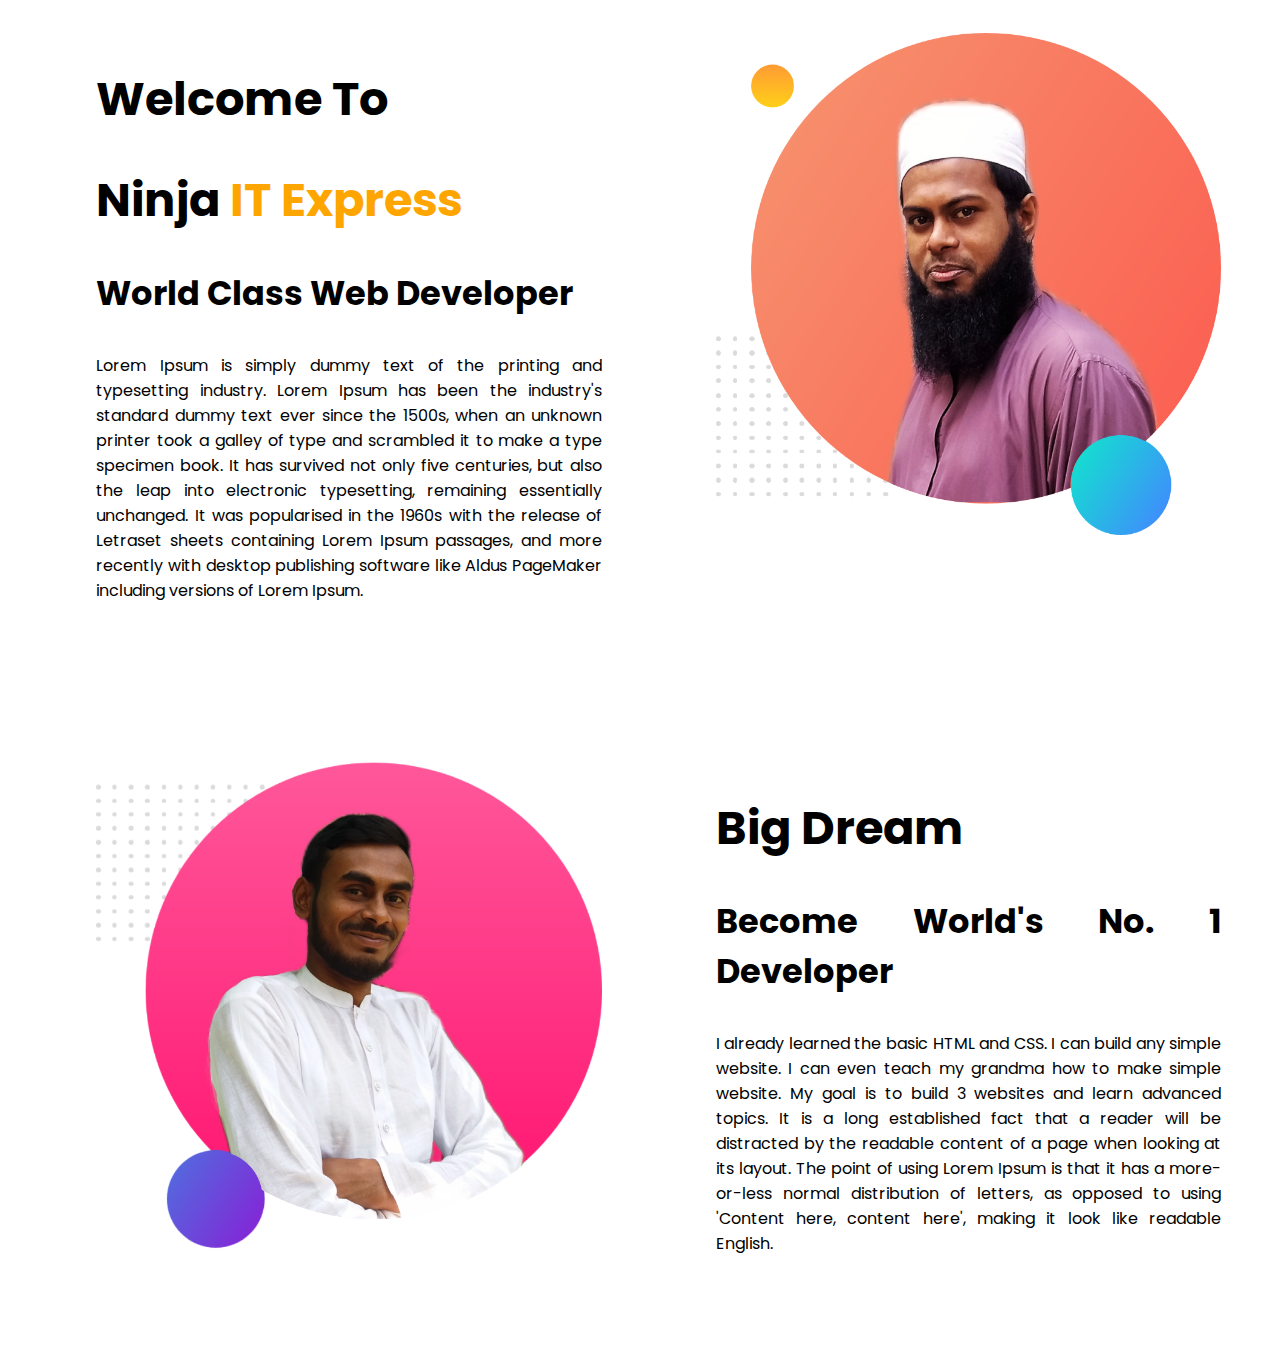
==== index.html @ 92ad8c6f "done it like previous one" ====
<!DOCTYPE html>
<html lang="en">
<head>
    <meta charset="UTF-8">
    <meta http-equiv="X-UA-Compatible" content="IE=edge">
    <meta name="viewport" content="width=device-width, initial-scale=1.0">
    <title>Ninja's IT</title>
    
    <link rel="preconnect" href="https://fonts.googleapis.com">
    <link rel="preconnect" href="https://fonts.gstatic.com" crossorigin>
    <link href="https://fonts.googleapis.com/css2?family=Poppins&display=swap" rel="stylesheet">
    <link rel="stylesheet" href="style.css">
</head>
<body>
    <section>
        <div class="half-width">
            <h1>Welcome To</h1>
            <h1>Ninja <span class="name-highlight">IT Express</span></h1>
            <h3>World Class Web Developer</h3>
            <p>Lorem Ipsum is simply dummy text of the printing and typesetting industry. Lorem Ipsum has been the industry's standard dummy text ever since the 1500s, when an unknown printer took a galley of type and scrambled it to make a type specimen book. It has survived not only five centuries, but also the leap into electronic typesetting, remaining essentially unchanged. It was popularised in the 1960s with the release of Letraset sheets containing Lorem Ipsum passages, and more recently with desktop publishing software like Aldus PageMaker including versions of Lorem Ipsum.</p>
        </div>
        <div class = "half-width">
            <img src="images/monir.png" alt="">
        </div>
        
    </section>
        <div>
            <img src="images/bar.png" alt="">
        </div>
    <section>
        <div class = "half-width">
            <img src="images/ali.png" alt="">
        </div>
        <div class="half-width">
            <h1>Big Dream</h1>
            <h3>Become World's No. 1 Developer</h3>
            <p>I already learned the basic HTML and CSS. I can build any simple website. I can even teach my grandma how to make simple website. My goal is to build 3 websites and learn advanced topics. It is a long established fact that a reader will be distracted by the readable content of a page when looking at its layout. The point of using Lorem Ipsum is that it has a more-or-less normal distribution of letters, as opposed to using 'Content here, content here', making it look like readable English.
            </p>
        </div>
    </section>        
</body>
</html>
---- style.css ----
body{
    font-family: 'Poppins', sans-serif;
    text-align: justify;
}
h1{
    font-size: calc(.5rem + 3vw);
}
h3{
    font-size: calc(.5rem + 2vw);
}
.name-highlight{
    color: orange;
}
.half-width{
    width: 40%;
    float: left;
    margin-left: 5%;
    margin-bottom: 5%;
    padding: 2%;
}
.half-width img{
    width: 100%;
}
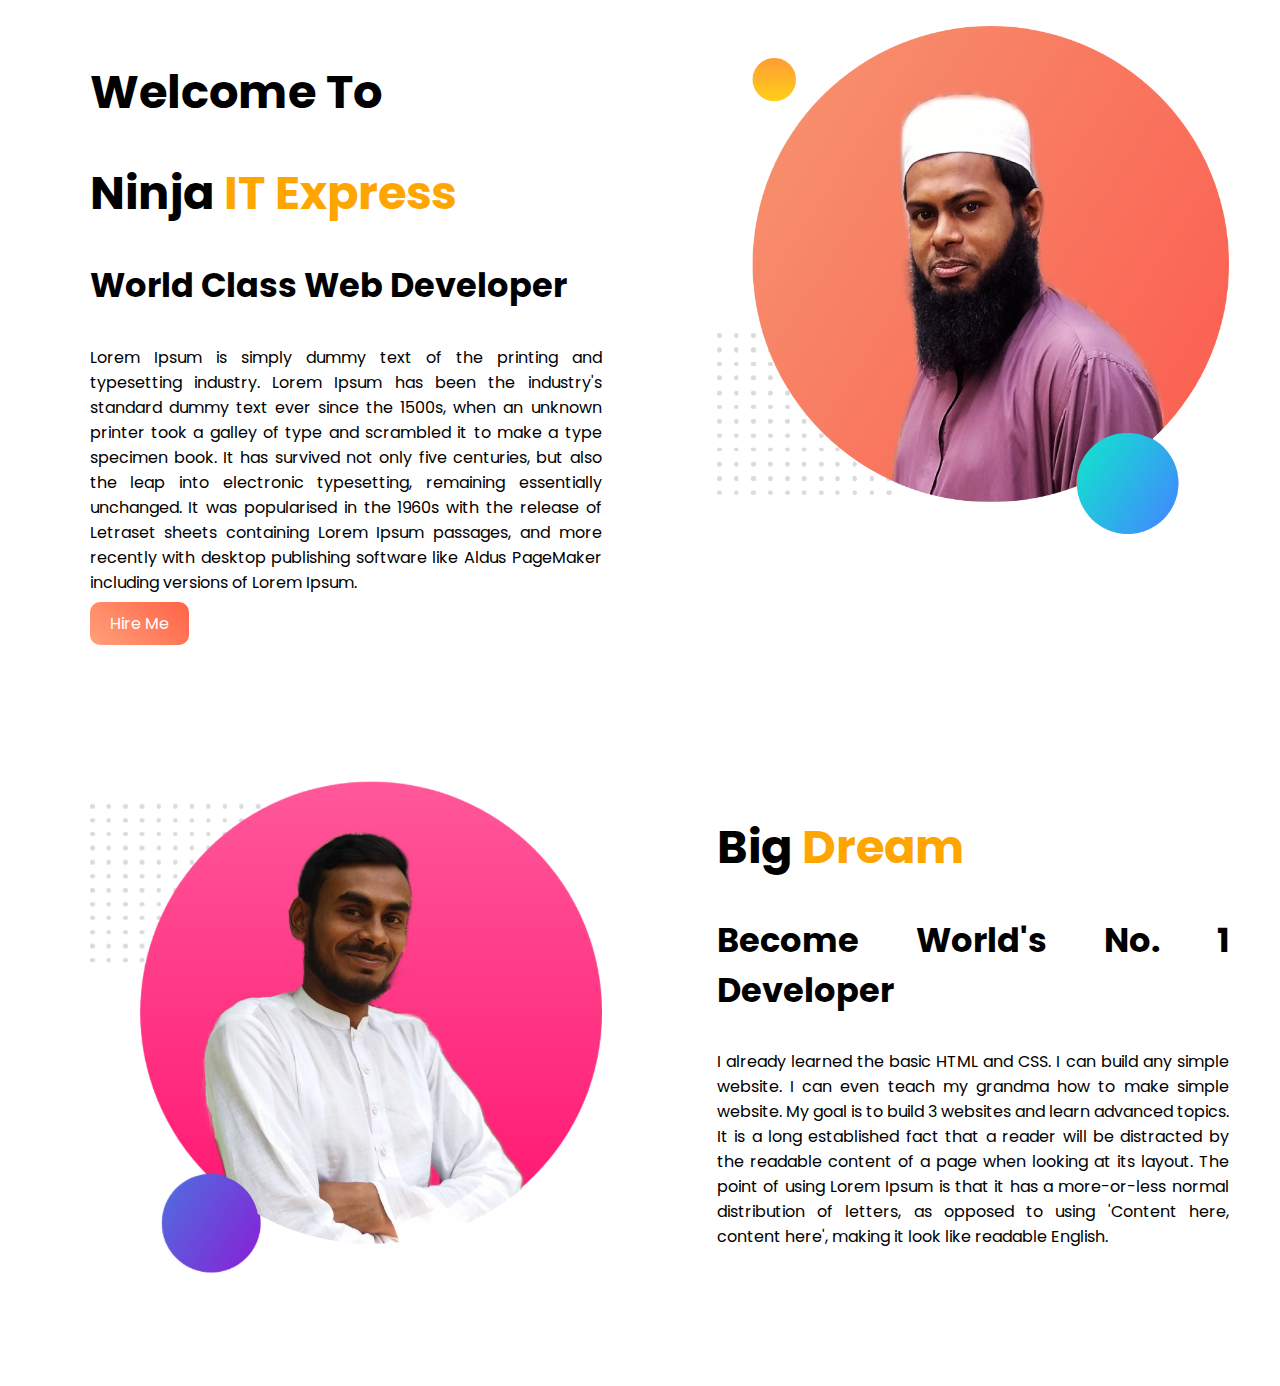
==== commit 2335f072: "LOL" ====
--- a/index.html
+++ b/index.html
@@ -12,18 +12,23 @@
     <link rel="stylesheet" href="style.css">
 </head>
 <body>
-    <section>
+    <section
+    class = "top-banner">
+
         <div class="half-width">
             <h1>Welcome To</h1>
             <h1>Ninja <span class="name-highlight">IT Express</span></h1>
             <h3>World Class Web Developer</h3>
             <p>Lorem Ipsum is simply dummy text of the printing and typesetting industry. Lorem Ipsum has been the industry's standard dummy text ever since the 1500s, when an unknown printer took a galley of type and scrambled it to make a type specimen book. It has survived not only five centuries, but also the leap into electronic typesetting, remaining essentially unchanged. It was popularised in the 1960s with the release of Letraset sheets containing Lorem Ipsum passages, and more recently with desktop publishing software like Aldus PageMaker including versions of Lorem Ipsum.</p>
+            <a class = "ancor-button" target="_blank" href="https://github.com/ninjasrj">Hire Me</a>
         </div>
+
         <div class = "half-width">
             <img src="images/monir.png" alt="">
         </div>
-        
+    
     </section>
+
         <div>
             <img src="images/bar.png" alt="">
         </div>
@@ -32,7 +37,7 @@
             <img src="images/ali.png" alt="">
         </div>
         <div class="half-width">
-            <h1>Big Dream</h1>
+            <h1>Big <span class="name-highlight">Dream</span></h1>
             <h3>Become World's No. 1 Developer</h3>
             <p>I already learned the basic HTML and CSS. I can build any simple website. I can even teach my grandma how to make simple website. My goal is to build 3 websites and learn advanced topics. It is a long established fact that a reader will be distracted by the readable content of a page when looking at its layout. The point of using Lorem Ipsum is that it has a more-or-less normal distribution of letters, as opposed to using 'Content here, content here', making it look like readable English.
             </p>
--- a/style.css
+++ b/style.css
@@ -1,4 +1,8 @@
 body{
+    margin: 0;
+    background-image: url("images/top-banner.png");
+    background-size: contain;
+    background-repeat: no-repeat;
     font-family: 'Poppins', sans-serif;
     text-align: justify;
 }
@@ -20,4 +24,15 @@
 }
 .half-width img{
     width: 100%;
+}
+section{
+    width: 100%;
+}
+.ancor-button{
+    text-decoration: none;
+    background-image: linear-gradient(45deg, lightSalmon, tomato);
+    padding: 10px 20px;
+    border-radius: 10px;
+    color: white;
+    font-weight: 700px;
 }